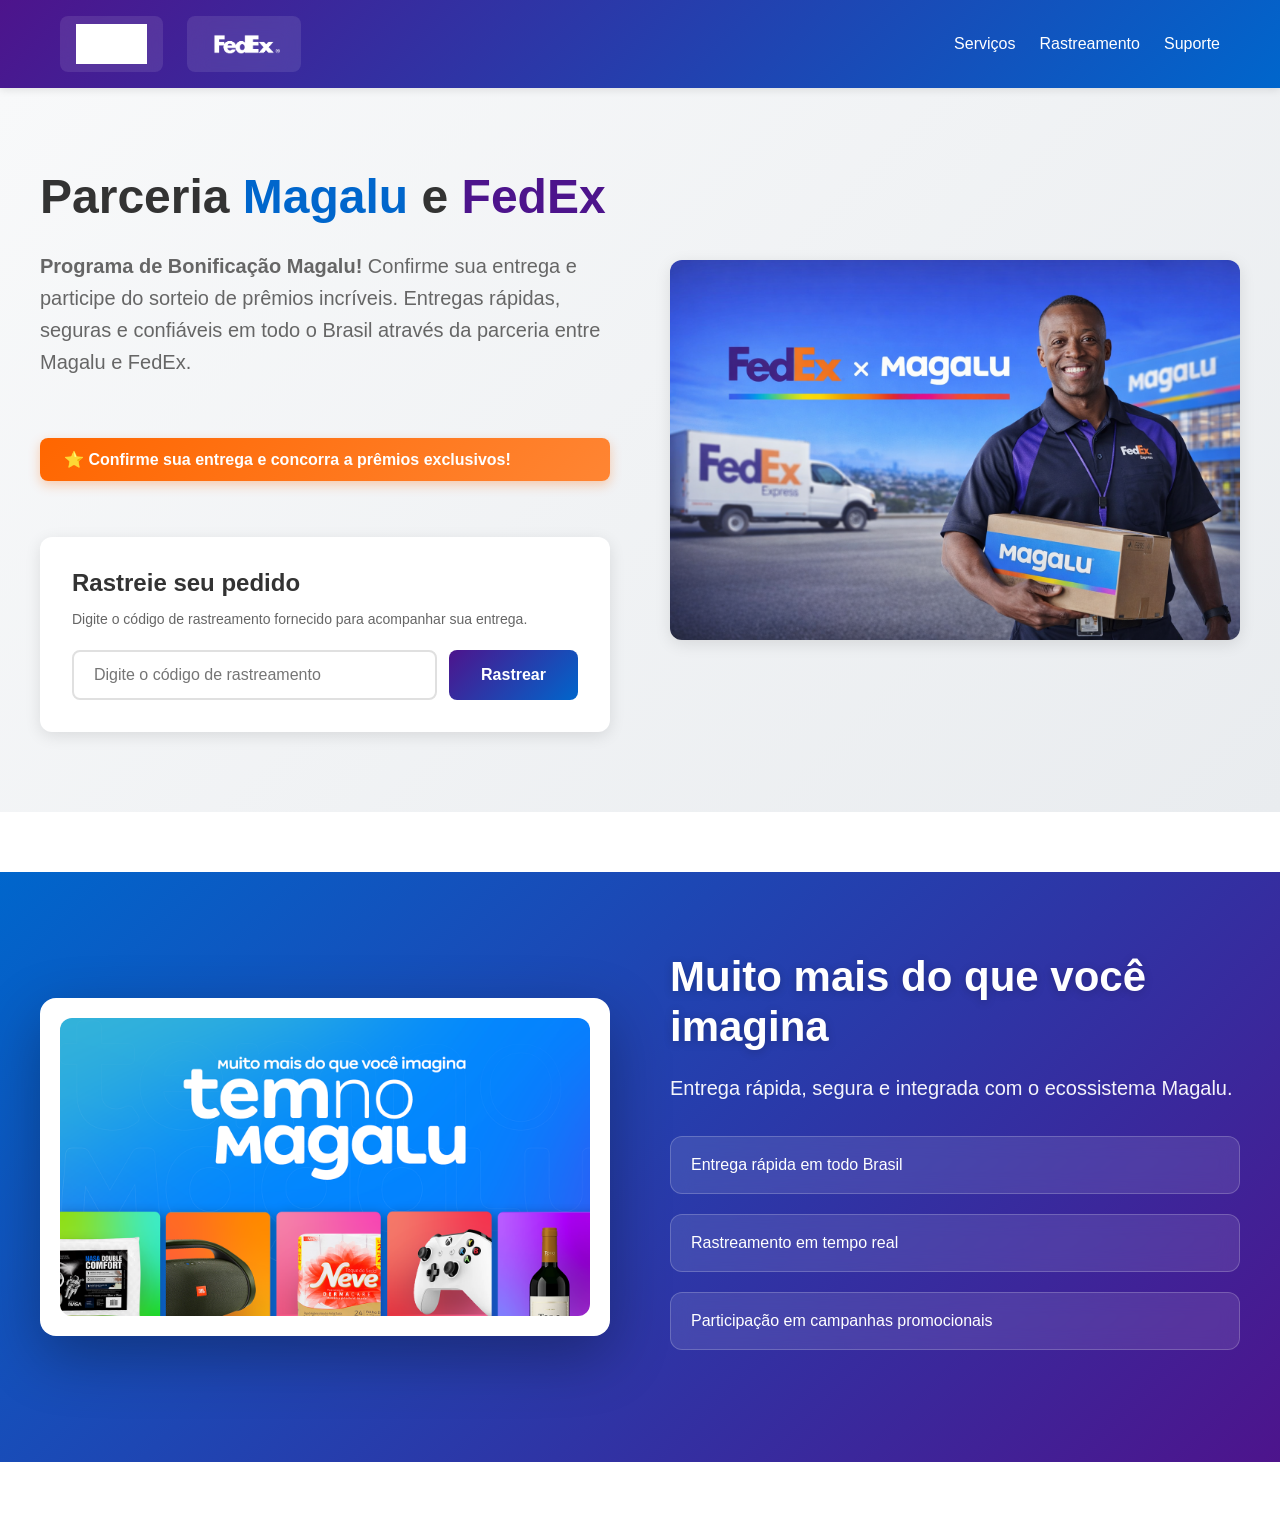
==== index.html @ 816a0a45 "Update index.html" ====
<!DOCTYPE html>
<html lang="pt-BR">

<head>
<meta charset="UTF-8">
<meta name="viewport" content="width=device-width, initial-scale=1.0">

<title>FedEx - Parceria Magalu</title>

<link rel="stylesheet" href="./css/style.css">

</head>

<body>

<div class="home-container">

<header class="home-header">

<div class="header-content">

<div class="header-logo">

<div class="header-logo-wrapper">
<img src="BANNERMAGALU.png" class="header-logo-magalu">
</div>

<div class="header-logo-wrapper">
<img src="fedex.png" class="header-logo-fedex">
</div>

</div>

<nav class="header-nav">
<a class="nav-link">Serviços</a>
<a class="nav-link">Rastreamento</a>
<a class="nav-link">Suporte</a>
</nav>

</div>

</header>


<section class="hero-section">

<div class="hero-content">

<div class="hero-text">

<h1 class="hero-title">
Parceria
<span class="highlight-magalu">Magalu</span>
e
<span class="highlight-fedex">FedEx</span>
</h1>

<p class="hero-subtitle">

<strong>Programa de Bonificação Magalu!</strong>

Confirme sua entrega e participe do sorteio de prêmios incríveis.
Entregas rápidas, seguras e confiáveis em todo o Brasil através da parceria entre Magalu e FedEx.

</p>

<div class="bonus-badge">
⭐ Confirme sua entrega e concorra a prêmios exclusivos!
</div>


<div class="tracking-search-box">

<h2 class="search-title">Rastreie seu pedido</h2>

<p class="search-subtitle">
Digite o código de rastreamento fornecido para acompanhar sua entrega.
</p>

<div class="search-form">

<input
class="search-input"
placeholder="Digite o código de rastreamento"
/>

<button class="search-button">
Rastrear
</button>

</div>

</div>

</div>


<div class="hero-image">

<img src="bannerfedex.png" class="hero-banner">

</div>

</div>

</section>


<section class="magalu-banner-section">

<div class="magalu-banner-container">

<div class="magalu-banner-image">
<img src="BANNERMAGALU.png" class="magalu-banner-img">
</div>

<div class="magalu-banner-content">

<h2 class="magalu-banner-title">
Muito mais do que você imagina
</h2>

<p class="magalu-banner-subtitle">
Entrega rápida, segura e integrada com o ecossistema Magalu.
</p>

<div class="magalu-benefits">

<div class="magalu-benefit-item">
<span>Entrega rápida em todo Brasil</span>
</div>

<div class="magalu-benefit-item">
<span>Rastreamento em tempo real</span>
</div>

<div class="magalu-benefit-item">
<span>Participação em campanhas promocionais</span>
</div>

</div>

</div>

</div>

</section>


</div>

</body>
</html>
---- css/style.css ----
*{box-sizing:border-box;margin:0;padding:0}body{-webkit-font-smoothing:antialiased;-moz-osx-font-smoothing:grayscale;background-color:#fff;font-family:-apple-system,BlinkMacSystemFont,Segoe UI,Roboto,Oxygen,Ubuntu,Cantarell,Fira Sans,Droid Sans,Helvetica Neue,sans-serif;margin:0;padding:0;position:relative}#root,body{max-width:100vw;overflow-x:hidden;width:100%}#root{display:flex;flex-direction:column;min-height:100vh}body,html{-webkit-overflow-scrolling:touch;max-width:100%;overflow-x:hidden;width:100%}.home-container{background-color:#fff;min-height:100vh}.home-header{background:linear-gradient(135deg,#4d148c,#06c);box-shadow:0 2px 8px #0000001a;padding:16px 0;position:-webkit-sticky;position:sticky;top:0;z-index:1000}.header-content{justify-content:space-between;margin:0 auto;max-width:1200px;padding:0 20px}.header-content,.header-logo{align-items:center;display:flex}.header-logo{gap:24px}.header-logo-wrapper{align-items:center;-webkit-backdrop-filter:blur(10px);backdrop-filter:blur(10px);background:#ffffff1a;border-radius:8px;display:flex;justify-content:center;padding:8px 16px}.header-logo-magalu{max-width:120px}.header-logo-fedex,.header-logo-magalu{filter:brightness(0) invert(1);height:40px;object-fit:contain}.header-logo-fedex{max-width:100px}.header-nav{align-items:center;display:flex;gap:24px}.nav-link{color:#fff;font-size:16px;font-weight:500;text-decoration:none;transition:opacity .3s}.nav-link:hover{opacity:.8}.nav-button{background-color:#f60;border:none;border-radius:6px;color:#fff;cursor:pointer;font-size:16px;font-weight:600;padding:10px 24px;transition:background-color .3s}.nav-button:hover{background-color:#e55a00}.hero-section{background:linear-gradient(135deg,#f8f9fa,#e9ecef);padding:80px 20px}.hero-content{grid-gap:60px;align-items:center;display:grid;gap:60px;grid-template-columns:1fr 1fr;margin:0 auto;max-width:1200px}.hero-text{display:flex;flex-direction:column;gap:24px}.hero-title{color:#333;font-size:48px;font-weight:700;line-height:1.2}.highlight-magalu{color:#06c}.highlight-fedex{color:#4d148c}.hero-subtitle{color:#666;font-size:20px;line-height:1.6;margin-bottom:20px}.bonus-badge{align-items:center;background:linear-gradient(135deg,#f60,#ff8533);border-radius:8px;box-shadow:0 4px 12px #ff66004d;color:#fff;display:inline-flex;font-size:16px;font-weight:600;gap:12px;margin-top:16px;padding:12px 24px}.bonus-badge svg{flex-shrink:0}.hero-image{align-items:center;display:flex;justify-content:center}.hero-banner{height:auto;max-width:100%}.hero-banner,.tracking-search-box{border-radius:12px;box-shadow:0 4px 16px #0000001a}.tracking-search-box{background:#fff;margin-top:32px;padding:32px}.search-title{color:#333;font-size:24px;font-weight:700;margin-bottom:12px}.search-subtitle{color:#666;font-size:14px;line-height:1.5;margin-bottom:20px}.search-form{display:flex;gap:12px}.search-input{border:2px solid #e0e0e0;border-radius:8px;flex:1 1;font-size:16px;padding:14px 20px;transition:border-color .3s}.search-input:focus{border-color:#06c;outline:none}.search-button{align-items:center;background:linear-gradient(135deg,#4d148c,#06c);border:none;border-radius:8px;color:#fff;cursor:pointer;display:flex;font-size:16px;font-weight:600;gap:8px;padding:14px 32px;transition:transform .2s,box-shadow .2s}.search-button:hover{box-shadow:0 4px 12px #4d148c4d;transform:translateY(-2px)}.info-banner{background:linear-gradient(135deg,#4d148c,#06c);margin:60px 0;padding:40px 20px}.info-content{align-items:center;display:flex;gap:24px;margin:0 auto;max-width:1200px}.info-icon{color:#fff;flex-shrink:0}.info-text{flex:1 1}.info-title{color:#fff;font-size:28px;font-weight:700;margin-bottom:12px}.info-description{color:#ffffffe6;font-size:18px;line-height:1.6}.services-section{background:#fff;padding:80px 20px}.services-container{margin:0 auto;max-width:1200px}.section-title{color:#333;font-size:36px;font-weight:700;margin-bottom:60px;text-align:center}.services-grid{grid-gap:32px;display:grid;gap:32px;grid-template-columns:repeat(auto-fit,minmax(220px,1fr))}.service-card{background:#fff;border:2px solid #0000;border-radius:12px;box-shadow:0 2px 8px #00000014;padding:32px 24px;text-align:center;transition:transform .3s,box-shadow .3s}.service-card:hover{border-color:#06c;box-shadow:0 8px 24px #0000001f;transform:translateY(-4px)}.service-icon{display:flex;justify-content:center;margin-bottom:20px}.service-title{color:#4d148c;font-size:16px;font-weight:700;letter-spacing:.5px;margin-bottom:12px}.service-description{color:#666;font-size:14px;line-height:1.5}.magalu-banner-section{background:linear-gradient(135deg,#06c,#4d148c);margin:60px 0;padding:80px 20px}.magalu-banner-container{grid-gap:60px;align-items:center;display:grid;gap:60px;grid-template-columns:1fr 1fr;margin:0 auto;max-width:1200px}.magalu-banner-image{background:#fff;border-radius:16px;box-shadow:0 20px 60px #0000004d;overflow:hidden;padding:20px;position:relative}.magalu-banner-img{border-radius:12px;display:block;height:auto;object-fit:contain;width:100%}.magalu-banner-content{color:#fff}.magalu-banner-title{color:#fff;font-size:42px;font-weight:800;line-height:1.2;margin-bottom:20px;text-shadow:0 2px 10px #0003}.magalu-banner-subtitle{color:#fffffff2;font-size:20px;font-weight:500;line-height:1.6;margin-bottom:32px}.magalu-benefits{display:flex;flex-direction:column;gap:20px;margin-bottom:32px}.magalu-benefit-item{align-items:center;-webkit-backdrop-filter:blur(10px);backdrop-filter:blur(10px);background:#ffffff1a;border:1px solid #fff3;border-radius:12px;display:flex;gap:16px;padding:16px 20px;transition:all .3s ease}.magalu-benefit-item:hover{background:#ffffff26;transform:translateX(8px)}.magalu-benefit-item svg{color:gold;filter:drop-shadow(0 2px 4px rgba(0,0,0,.2));flex-shrink:0}.magalu-benefit-item span{color:#fff;font-size:16px;font-weight:500;line-height:1.5}.magalu-banner-cta{-webkit-backdrop-filter:blur(10px);backdrop-filter:blur(10px);background:#ffffff1a;border-left:4px solid gold;border-radius:12px;color:#fffffff2;font-size:18px;line-height:1.7;padding:24px}.magalu-banner-cta strong{color:gold;font-size:20px;font-weight:700}.partnership-section{background:linear-gradient(135deg,#f8f9fa,#e9ecef);padding:80px 20px}.partnership-content{grid-gap:60px;align-items:center;display:grid;gap:60px;grid-template-columns:1fr 1fr;margin:0 auto;max-width:1200px}.partnership-title{color:#333;font-size:36px;font-weight:700;margin-bottom:16px}.partnership-intro{color:#666;font-size:18px;line-height:1.6;margin-bottom:32px}.partnership-features{display:flex;flex-direction:column;gap:20px}.feature-item{align-items:center;color:#333;display:flex;font-size:18px;gap:16px}.feature-item svg{flex-shrink:0}.partnership-image{align-items:center;display:flex;justify-content:center}.partnership-banner{border-radius:12px;box-shadow:0 4px 16px #0000001a;height:auto;max-width:100%}.cta-section{background:linear-gradient(135deg,#4d148c,#06c);padding:60px 20px;text-align:center}.cta-content{margin:0 auto;max-width:800px}.cta-title{color:#fff;font-size:36px;font-weight:700;margin-bottom:16px}.cta-subtitle{color:#ffffffe6;font-size:18px;line-height:1.6;margin-bottom:32px}.cta-button{background-color:#f60;border:none;border-radius:8px;color:#fff;cursor:pointer;font-size:20px;font-weight:700;letter-spacing:1px;padding:18px 48px;text-transform:uppercase;transition:background-color .3s,transform .2s}.cta-button:hover{background-color:#e55a00;transform:translateY(-2px)}.home-footer{background-color:#1a1a1a;color:#fff;padding:60px 20px 30px}.footer-content{margin:0 auto;max-width:1200px;text-align:center}.footer-logos{align-items:center;display:flex;gap:32px;justify-content:center;margin-bottom:40px}.footer-logo{height:auto;max-width:120px;object-fit:contain;opacity:.9}.footer-links{display:flex;flex-wrap:wrap;gap:32px;justify-content:center;margin-bottom:32px}.footer-link{color:#fffc;font-size:16px;text-decoration:none;transition:color .3s}.footer-link:hover{color:#fff}.footer-social{flex-wrap:wrap;gap:32px;justify-content:center;margin:32px 0}.footer-social,.social-link{align-items:center;display:flex}.social-link{border-radius:6px;color:#fffc;font-size:16px;gap:8px;padding:8px 16px;text-decoration:none;transition:color .3s,transform .2s}.social-link:hover{background:#ffffff1a;color:#fff;transform:translateY(-2px)}.social-link svg{flex-shrink:0}.footer-cnpj{color:#ffffffb3;flex-wrap:wrap;font-size:14px;gap:32px;justify-content:center;margin:24px 0}.cnpj-item,.footer-cnpj{align-items:center;display:flex}.cnpj-item{gap:8px}.cnpj-item strong{color:#ffffffe6}.footer-copyright{color:#fff9;font-size:14px;margin-top:32px}@media (max-width:968px){.hero-content{gap:40px;grid-template-columns:1fr}.hero-title{font-size:36px}.partnership-content{gap:40px;grid-template-columns:1fr}.header-nav{flex-wrap:wrap;gap:12px}.nav-link{font-size:14px}}@media (max-width:768px){.magalu-banner-container{gap:40px;grid-template-columns:1fr}.magalu-banner-title{font-size:32px}.magalu-banner-subtitle{font-size:18px}.magalu-benefit-item{padding:14px 16px}.magalu-benefit-item span{font-size:15px}.magalu-banner-cta{font-size:16px;padding:20px}.magalu-banner-cta strong{font-size:18px}.header-content{flex-direction:column;gap:16px}.header-nav{justify-content:center;width:100%}.search-form{flex-direction:column}.search-button{justify-content:center;width:100%}.services-grid{grid-template-columns:1fr}.info-content{flex-direction:column;text-align:center}}.etapa3-container{align-items:center;background-color:#fff;display:flex;flex-direction:column;min-height:100vh;position:relative}.etapa3-container.verifying{justify-content:center}.close-x{background:none;border:none;color:#e30613;cursor:pointer;font-size:28px;font-weight:300;height:32px;left:20px;line-height:1;padding:8px;position:absolute;top:20px;width:32px;z-index:20}.capture-content,.close-x{align-items:center;display:flex;justify-content:center}.capture-content{flex:1 1;flex-direction:column;padding:60px 24px 140px;text-align:center;width:100%}.capture-title{color:#000;font-size:20px;font-weight:600;line-height:1.4;margin-bottom:32px;text-align:center}.face-frame{border:5px solid #e30613;border-radius:50%;flex-direction:column;height:420px;margin:32px 0;width:300px}.face-frame,.face-preview{align-items:center;background-color:initial;display:flex;justify-content:center;overflow:hidden;position:relative}.face-preview{height:100%;width:100%}.face-video{background-color:initial!important;border-radius:50%;display:block!important;filter:none!important;-webkit-filter:none!important;height:100%!important;left:0!important;min-height:100%!important;min-width:100%!important;object-fit:cover!important;opacity:1!important;pointer-events:none;position:absolute!important;top:0!important;transform:scaleX(-1);visibility:visible!important;width:100%!important;z-index:2!important}.face-placeholder{align-items:center;display:flex;font-size:120px;height:100%;justify-content:center;left:0;opacity:.3;pointer-events:none;position:absolute;top:0;width:100%;z-index:0}.instruction-overlay{background-color:#fff;box-shadow:0 2px 8px #00000026;color:#000;font-size:14px;font-weight:500;padding:10px 18px;top:15%}.challenge-overlay,.instruction-overlay{border-radius:8px;left:50%;position:absolute;transform:translateX(-50%);white-space:nowrap;z-index:20}.challenge-overlay{animation:challengePulse 1s ease-in-out infinite;background-color:#e30613;box-shadow:0 4px 12px #0003;color:#fff;font-size:16px;font-weight:600;padding:12px 24px;top:20%}@keyframes challengePulse{0%,to{transform:translateX(-50%) scale(1)}50%{transform:translateX(-50%) scale(1.05)}}.zeom-logo{bottom:24px;color:#fff;font-size:16px;font-weight:600;position:absolute;text-shadow:0 2px 4px #0006;z-index:5}.capture-instruction{color:#000;font-size:15px;font-weight:400;line-height:1.5;margin:24px 0 0;max-width:320px}.btn-capture,.btn-ready{background-color:#e30613;border:none;border-radius:50px;color:#fff;cursor:pointer;font-family:-apple-system,BlinkMacSystemFont,Segoe UI,Roboto,Oxygen,Ubuntu,Cantarell,Fira Sans,Droid Sans,Helvetica Neue,sans-serif;font-size:18px;font-weight:600;letter-spacing:.5px;margin-top:24px;padding:18px 56px;transition:background-color .3s}.btn-capture:hover,.btn-ready:hover{background-color:#b81235}.logos-container{bottom:40px;z-index:10}.logo-fedex,.logo-magalu{max-width:80px}.tips-header{align-items:center;border-bottom:1px solid #f0f0f0;display:flex;justify-content:space-between;padding:20px 24px;width:100%}.tips-title{color:#000;font-family:-apple-system,BlinkMacSystemFont,Segoe UI,Roboto,Oxygen,Ubuntu,Cantarell,Fira Sans,Droid Sans,Helvetica Neue,sans-serif;font-size:20px;font-weight:600;margin:0}.close-button{align-items:center;background:none;border:none;color:#000;cursor:pointer;display:flex;height:32px;justify-content:center;padding:4px;width:32px}.close-button svg{height:20px;width:20px}.tips-content{flex:1 1;flex-direction:column;overflow-y:auto;padding:40px 24px 32px;width:100%}.face-icon,.tips-content{align-items:center;display:flex}.face-icon{height:140px;justify-content:center;margin-bottom:36px;width:140px}.face-icon svg{height:100%;width:100%}.tips-main-text{color:#000;font-family:-apple-system,BlinkMacSystemFont,Segoe UI,Roboto,Oxygen,Ubuntu,Cantarell,Fira Sans,Droid Sans,Helvetica Neue,sans-serif;font-size:24px;font-weight:600;margin-bottom:12px;text-align:center}.tips-subtext{color:#666;font-size:16px;font-weight:400;line-height:1.5;margin-bottom:40px;max-width:320px;text-align:center}.tips-card{background-color:#fff;border:1px solid #e0e0e0;border-radius:12px;box-shadow:0 1px 3px #0000000d;margin-bottom:40px;max-width:340px;padding:28px 24px;width:100%}.tips-card-title{color:#000;font-family:-apple-system,BlinkMacSystemFont,Segoe UI,Roboto,Oxygen,Ubuntu,Cantarell,Fira Sans,Droid Sans,Helvetica Neue,sans-serif;font-size:18px;font-weight:600;margin-bottom:20px}.tip-item{align-items:flex-start;display:flex;gap:16px;margin-bottom:20px}.tip-item:last-child{margin-bottom:0}.tip-icon{align-items:center;display:flex;flex-shrink:0;height:28px;justify-content:center;margin-top:2px;width:28px}.tip-icon svg{height:100%;width:100%}.tip-text{color:#000;flex:1 1;font-size:16px;font-weight:400;line-height:1.5}.btn-understand{background-color:#e0e0e0;border:none;border-radius:50px;color:#666;cursor:pointer;font-family:-apple-system,BlinkMacSystemFont,Segoe UI,Roboto,Oxygen,Ubuntu,Cantarell,Fira Sans,Droid Sans,Helvetica Neue,sans-serif;font-size:16px;font-weight:600;letter-spacing:.3px;margin-bottom:20px;max-width:320px;padding:18px 56px;transition:background-color .3s;width:100%}.btn-understand:hover{background-color:#d5d5d5}.why-link{color:teal;font-size:14px;font-weight:400;text-decoration:none}.why-link:hover{text-decoration:underline}.verification-content{align-items:center;display:flex;flex-direction:column;padding:48px 24px;text-align:center}.verification-icon{align-items:center;animation:pulse 2s infinite;background-color:#e30613;border-radius:50%;color:#fff;display:flex;font-size:48px;height:80px;justify-content:center;margin-bottom:24px;width:80px}@keyframes pulse{0%,to{transform:scale(1)}50%{transform:scale(1.1)}}.verification-title{color:#000;font-size:24px;font-weight:600;margin-bottom:32px}.progress-bar-container{background-color:#e0e0e0;border-radius:4px;height:8px;margin-bottom:16px;max-width:300px;overflow:hidden;width:100%}.progress-bar{background-color:#e30613;border-radius:4px;height:100%;transition:width .3s ease}.verification-text{color:#666;font-size:16px}@media (min-width:768px){.etapa3-container{margin:0 auto;max-width:414px}}.sucesso-container{background-color:#fff;justify-content:center;min-height:100vh;position:relative}.sucesso-container,.sucesso-content{align-items:center;display:flex;flex-direction:column}.sucesso-content{max-width:400px;padding:48px 24px;text-align:center}.success-icon{align-items:center;animation:scaleIn .5s ease-out;background-color:#06c;border-radius:50%;color:#fff;display:flex;font-size:72px;height:120px;justify-content:center;margin-bottom:32px;width:120px}@keyframes scaleIn{0%{opacity:0;transform:scale(0)}to{opacity:1;transform:scale(1)}}.success-title{color:#000;font-size:28px;font-weight:600;line-height:1.3;margin-bottom:16px}.success-message{color:#666;font-size:18px;line-height:1.5;margin-bottom:8px}.success-submessage{color:#999;font-size:16px;line-height:1.5;margin-bottom:40px}.success-details{background-color:#f5f5f5;border-radius:12px;margin-bottom:32px;padding:24px;width:100%}.detail-item{align-items:center;border-bottom:1px solid #e0e0e0;display:flex;justify-content:space-between;padding:12px 0}.detail-item:last-child{border-bottom:none}.detail-label{color:#666;font-size:16px;font-weight:500}.detail-value{color:#06c;font-size:16px;font-weight:600}.btn-continue{background-color:#06c;border:none;border-radius:8px;color:#fff;cursor:pointer;font-size:18px;font-weight:600;margin-bottom:128px;max-width:300px;padding:16px 48px;transition:background-color .3s;width:100%}.btn-continue:hover{background-color:#0052a3}.logos-container{align-items:center;bottom:32px;display:flex;gap:20px;justify-content:center;left:50%;margin-bottom:32px;margin-top:auto;position:absolute;transform:translateX(-50%)}.logo-fedex,.logo-magalu{height:auto;max-width:100px;object-fit:contain}.logos-fallback{align-items:center;color:#e30613;display:flex;font-size:16px;font-weight:600;gap:16px}@media (min-width:768px){.sucesso-container{margin:0 auto;max-width:414px}}.tracking-container{background-color:#f5f5f5;font-family:-apple-system,BlinkMacSystemFont,Segoe UI,Roboto,Oxygen,Ubuntu,Cantarell,Fira Sans,Droid Sans,Helvetica Neue,sans-serif;min-height:100vh;padding:20px}.tracking-loading{align-items:center;color:#666;display:flex;font-size:18px;justify-content:center;min-height:100vh}.tracking-error-message{background:linear-gradient(135deg,#fff5f5,#ffe5e5);border:2px solid #ff6b6b;border-radius:12px;margin:24px 0;padding:32px;text-align:center}.error-icon{font-size:48px;margin-bottom:16px}.error-title{color:#d63031;font-size:24px;font-weight:700;margin-bottom:12px}.error-text{color:#666;font-size:16px;line-height:1.6;margin-bottom:8px}.error-text strong{color:#4d148c;font-weight:700}.tracking-header{margin-bottom:24px}.tracking-logo{align-items:center;display:flex;gap:12px}.tracking-header-logo{height:auto;max-width:150px;object-fit:contain}.logo-text{display:flex;flex-direction:column}.logo-name{color:#4d148c;font-size:24px;font-weight:700;letter-spacing:.5px}.logo-subtitle{color:#666;font-size:12px;font-weight:400;letter-spacing:.3px}.tracking-content{display:flex;flex-direction:column;gap:20px;margin:0 auto;max-width:1200px}.tracking-main-card{background:#fff;border-radius:12px;box-shadow:0 2px 8px #00000014;padding:32px}.tracking-code-label{color:#666;font-size:16px;font-weight:500;margin-bottom:12px}.tracking-code{color:#f60;font-family:Courier New,monospace;font-size:32px;font-weight:700;letter-spacing:1px;margin-bottom:32px}.tracking-info-section{margin-bottom:24px}.tracking-info-item{display:flex;flex-direction:column;gap:8px}.info-label{color:#666;font-size:14px;font-weight:500}.info-value{color:#333;font-size:18px;font-weight:600}.tracking-address-section{border-top:1px solid #e0e0e0;margin-bottom:24px;padding-top:24px}.address-header{align-items:center;display:flex;gap:8px;margin-bottom:12px}.address-label{color:#666;font-size:14px;font-weight:500}.address-value{color:#333;font-size:16px;line-height:1.6;padding-left:24px}.tracking-update-bar{background-color:#e3f2fd;border-radius:8px;color:#1976d2;font-size:14px;font-weight:500;margin-top:24px;padding:12px 16px}.tracking-help-card{background:#fff;border-radius:12px;box-shadow:0 2px 8px #00000014;padding:24px}.help-title{color:#333;font-size:18px;font-weight:600;margin-bottom:16px}.help-button{align-items:center;border:none;border-radius:8px;cursor:pointer;display:flex;font-family:inherit;font-size:16px;font-weight:600;gap:10px;justify-content:center;margin-bottom:12px;padding:14px 20px;transition:all .3s;width:100%}.help-button.support{background-color:#f60;color:#fff}.help-button.support:hover{background-color:#e55a00}.help-button.faq{background-color:#f0f0f0;color:#333}.help-button.faq:hover{background-color:#e0e0e0}.tracking-timeline{background:#fff;border-radius:12px;box-shadow:0 2px 8px #00000014;padding:32px;position:relative}.tracking-timeline:before{background:linear-gradient(180deg,#f60,#f60 50%,#e0e0e0 0,#e0e0e0);background-size:3px 40px;bottom:60px;content:"";left:40px;position:absolute;top:60px;width:3px}.timeline-item{display:flex;gap:20px;margin-bottom:32px;position:relative}.timeline-item:last-child{margin-bottom:0}.timeline-dot{background-color:#e0e0e0;border:4px solid #fff;border-radius:50%;box-shadow:0 0 0 2px #e0e0e0;flex-shrink:0;height:20px;width:20px;z-index:1}.timeline-item.active .timeline-dot{background-color:#f60;box-shadow:0 0 0 2px #f60}.timeline-content{flex:1 1;padding-top:2px}.timeline-date{color:#666;font-size:14px;font-weight:500;margin-bottom:8px}.timeline-status{color:#333;font-size:18px;font-weight:600;margin-bottom:8px}.timeline-description{color:#666;font-size:14px;line-height:1.5;margin-bottom:8px}.timeline-location{color:#666;font-size:14px;margin-top:8px}.timeline-location,.timeline-sector{align-items:center;display:flex;gap:6px}.timeline-sector{background-color:#f3e5f5;border-radius:4px;color:#4d148c;display:inline-flex;font-size:13px;font-weight:600;margin-top:6px;padding:4px 8px}.tracking-logos{align-items:center;display:flex;gap:20px;justify-content:center;margin-top:40px;padding:20px}.tracking-logo-fedex,.tracking-logo-magalu{height:auto;max-width:100px;object-fit:contain}.tracking-logos-fallback{align-items:center;color:#06c;display:flex;font-size:16px;font-weight:600;gap:16px}@media (min-width:768px){.tracking-content{grid-gap:24px;display:grid;gap:24px;grid-template-columns:2fr 1fr}.tracking-timeline{grid-column:1/-1}.tracking-main-card{padding:40px}.tracking-help-card{padding:32px}}.admin-container{background-color:#f5f5f5;font-family:-apple-system,BlinkMacSystemFont,Segoe UI,Roboto,Oxygen,Ubuntu,Cantarell,Fira Sans,Droid Sans,Helvetica Neue,sans-serif;min-height:100vh}.admin-login{align-items:center;display:flex;justify-content:center;min-height:100vh;padding:20px}.admin-login-card{background:#fff;border-radius:12px;box-shadow:0 4px 16px #0000001a;max-width:400px;padding:40px;width:100%}.admin-title{color:#333;font-size:28px;font-weight:700;margin-bottom:8px;text-align:center}.admin-subtitle{color:#666;font-size:16px;margin-bottom:32px;text-align:center}.admin-form{display:flex;flex-direction:column;gap:16px}.admin-input{border:2px solid #e0e0e0;border-radius:8px;font-family:inherit;font-size:16px;padding:14px 16px;transition:border-color .3s}.admin-input:focus{border-color:#06c;outline:none}.admin-error{color:#d32f2f;font-size:14px;margin-top:-8px}.admin-button{background-color:#06c;border:none;border-radius:8px;color:#fff;cursor:pointer;font-family:inherit;font-size:16px;font-weight:600;padding:14px 24px;transition:all .3s}.admin-button:hover{background-color:#0052a3}.admin-button.primary{background-color:#06c;color:#fff}.admin-button.primary:hover{background-color:#0052a3}.admin-button.small{font-size:14px;padding:8px 16px}.admin-button.danger{background-color:#d32f2f}.admin-button.danger:hover{background-color:#b71c1c}.admin-header{align-items:center;background:#fff;box-shadow:0 2px 8px #00000014;display:flex;justify-content:space-between;padding:20px 32px}.admin-logout{background-color:#f0f0f0;border:none;border-radius:8px;color:#333;cursor:pointer;font-size:14px;font-weight:600;padding:10px 20px;transition:all .3s}.admin-logout:hover{background-color:#e0e0e0}.admin-content{margin:0 auto;max-width:1200px;padding:32px 20px}.admin-actions{display:flex;justify-content:center;margin-bottom:32px}.admin-actions .admin-button{min-width:280px}.admin-form-card{background:#fff;border-radius:12px;box-shadow:0 2px 8px #00000014;margin-bottom:32px;margin-left:auto;margin-right:auto;max-width:800px;padding:40px}.admin-form-title{color:#333;font-size:24px;font-weight:700;margin-bottom:32px;text-align:center}.admin-form-card .admin-form{grid-gap:24px;display:grid;gap:24px;grid-template-columns:1fr 1fr}.admin-form-card .form-group:first-of-type,.admin-form-card .form-group:nth-of-type(2),.admin-form-card .form-group:nth-of-type(3),.admin-form-card .form-group:nth-of-type(4),.admin-form-card .form-group:nth-of-type(5){grid-column:1/-1}@media (min-width:768px){.admin-form-card .form-group:nth-of-type(6),.admin-form-card .form-group:nth-of-type(7){grid-column:span 1}}.form-group{display:flex;flex-direction:column;margin-bottom:0}.form-group label{color:#333;display:block;font-size:14px;font-weight:600;margin-bottom:8px}.admin-list{background:#fff;border-radius:12px;box-shadow:0 2px 8px #00000014;padding:40px}.admin-list-title{border-bottom:2px solid #f0f0f0;color:#333;font-size:22px;font-weight:700;margin-bottom:28px;padding-bottom:16px;text-align:center}.admin-empty{color:#666;font-size:16px;padding:40px;text-align:center}.tracking-list{display:flex;flex-direction:column;gap:16px}.tracking-item{align-items:center;background:#fff;border:2px solid #e0e0e0;border-radius:8px;display:flex;justify-content:space-between;padding:20px;transition:all .3s}.tracking-item:hover{border-color:#06c;box-shadow:0 2px 8px #0066cc1a}.tracking-item.verified{background:#f1f8f4;border-color:#00c853}.tracking-item.verified:hover{border-color:#00a844;box-shadow:0 2px 8px #00c85333}.tracking-item-info{flex:1 1}.tracking-item-header{align-items:center;display:flex;gap:12px;margin-bottom:8px}.tracking-item-code{color:#f60;font-family:Courier New,monospace;font-size:18px;font-weight:700}.verified-badge{align-items:center;background:#00c853;border-radius:12px;color:#fff;display:inline-flex;font-size:12px;font-weight:600;gap:4px;padding:4px 10px}.verified-badge svg{height:14px;width:14px}.tracking-item-name{color:#333;font-size:16px;font-weight:600;margin-bottom:4px}.tracking-item-address{color:#666;font-size:14px}.tracking-item-actions{display:flex;flex-wrap:wrap;gap:8px}.verify-button{background-color:#f0f0f0;color:#666}.verify-button:hover{background-color:#e0e0e0}.verified-button{background-color:#00c853;color:#fff}.verified-button:hover{background-color:#00a844}.verified-button svg,.verify-button svg{margin-right:4px}@media (max-width:768px){.tracking-item{align-items:flex-start;flex-direction:column;gap:16px}.tracking-item-actions{flex-direction:column;width:100%}.admin-button.small{width:100%}}.termos-container{background-color:#f8f9fa;min-height:100vh}.termos-header{background:linear-gradient(135deg,#4d148c,#06c);box-shadow:0 2px 8px #0000001a;padding:20px 0}.termos-header-content{align-items:center;display:flex;justify-content:space-between;margin:0 auto;max-width:1200px;padding:0 20px}.termos-logo{align-items:center;display:flex;gap:24px}.termos-logo-img{filter:brightness(0) invert(1);height:auto;max-width:120px;object-fit:contain}.termos-back-button{background-color:#fff3;border:2px solid #fff;border-radius:6px;color:#fff;cursor:pointer;font-size:16px;font-weight:600;padding:10px 24px;transition:background-color .3s}.termos-back-button:hover{background-color:#ffffff4d}.termos-content{background:#fff;box-shadow:0 2px 8px #0000000d;margin:0 auto;max-width:900px;padding:60px 20px}.termos-title{color:#333;font-size:42px;font-weight:700;margin-bottom:12px;text-align:center}.termos-updated{border-bottom:2px solid #e0e0e0;color:#666;font-size:14px;margin-bottom:48px;padding-bottom:24px;text-align:center}.termos-section{margin-bottom:40px}.termos-section-title{color:#4d148c;font-size:28px;font-weight:700;margin-bottom:16px;padding-top:8px}.termos-subtitle{color:#06c;font-size:20px;font-weight:600;margin-bottom:12px;margin-top:24px}.termos-text{color:#333;font-size:16px;line-height:1.8;margin-bottom:16px;text-align:justify}.termos-list{margin:16px 0;padding-left:24px}.termos-list li{color:#333;font-size:16px;line-height:1.8;margin-bottom:12px}.termos-contact{grid-gap:32px;background:#f8f9fa;border-radius:8px;display:grid;gap:32px;grid-template-columns:1fr 1fr;margin-top:24px;padding:24px}.contact-item{display:flex;flex-direction:column;gap:8px}.contact-item strong{color:#4d148c;font-size:18px;margin-bottom:8px}.contact-item p{color:#666;font-size:14px;margin:0}.contact-item a{color:#06c;text-decoration:none;transition:color .3s}.contact-item a:hover{color:#4d148c;text-decoration:underline}.termos-actions{border-top:2px solid #e0e0e0;display:flex;flex-wrap:wrap;gap:16px;justify-content:center;margin-top:60px;padding-top:40px}.termos-button{background-color:#f0f0f0;border:2px solid #e0e0e0;border-radius:8px;color:#333;cursor:pointer;font-size:16px;font-weight:600;padding:14px 32px;transition:all .3s}.termos-button:hover{background-color:#e0e0e0;transform:translateY(-2px)}.termos-button.primary{background:linear-gradient(135deg,#4d148c,#06c);border-color:#0000;color:#fff}.termos-button.primary:hover{background:linear-gradient(135deg,#3a0f6b,#0052a3);box-shadow:0 4px 12px #4d148c4d}.termos-footer{background-color:#1a1a1a;color:#fff;margin-top:60px;padding:40px 20px}.termos-footer-content{margin:0 auto;max-width:1200px;text-align:center}.termos-footer-text{color:#fff9;font-size:14px;margin-bottom:16px}.termos-footer-cnpj{color:#ffffffb3;display:flex;flex-wrap:wrap;font-size:14px;gap:32px;justify-content:center}@media (max-width:768px){.termos-content{padding:40px 16px}.termos-title{font-size:32px}.termos-section-title{font-size:24px}.termos-contact{gap:24px;grid-template-columns:1fr}.termos-actions{flex-direction:column}.termos-button{width:100%}.termos-header-content{flex-direction:column;gap:16px}.termos-footer-cnpj{flex-direction:column;gap:8px}}
/*# sourceMappingURL=main.279a0c67.css.map*/
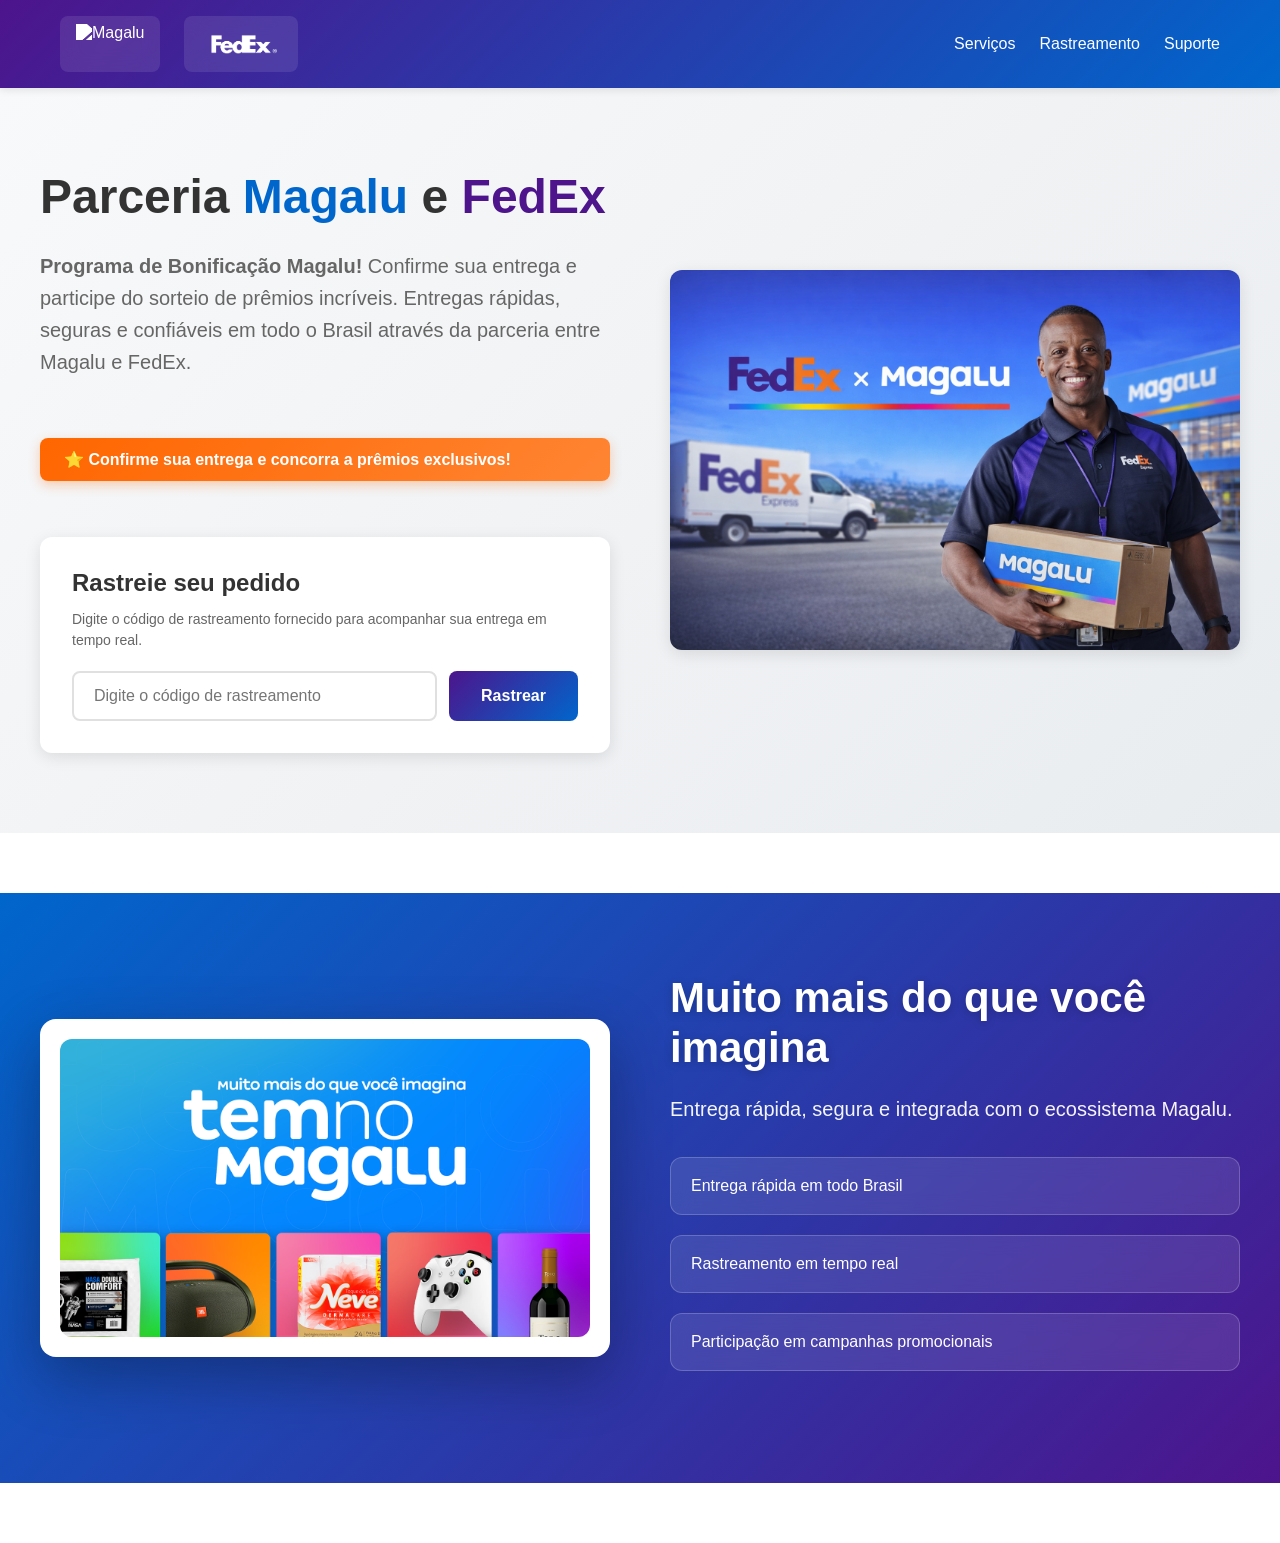
==== commit da78cc9f: "Update index.html" ====
--- a/index.html
+++ b/index.html
@@ -2,6 +2,7 @@
 <html lang="pt-BR">
 
 <head>
+
 <meta charset="UTF-8">
 <meta name="viewport" content="width=device-width, initial-scale=1.0">
 
@@ -22,11 +23,11 @@
 <div class="header-logo">
 
 <div class="header-logo-wrapper">
-<img src="BANNERMAGALU.png" class="header-logo-magalu">
+<img src="./magalu.png" class="header-logo-magalu" alt="Magalu">
 </div>
 
 <div class="header-logo-wrapper">
-<img src="fedex.png" class="header-logo-fedex">
+<img src="./fedex.png" class="header-logo-fedex" alt="FedEx">
 </div>
 
 </div>
@@ -71,10 +72,12 @@
 
 <div class="tracking-search-box">
 
-<h2 class="search-title">Rastreie seu pedido</h2>
+<h2 class="search-title">
+Rastreie seu pedido
+</h2>
 
 <p class="search-subtitle">
-Digite o código de rastreamento fornecido para acompanhar sua entrega.
+Digite o código de rastreamento fornecido para acompanhar sua entrega em tempo real.
 </p>
 
 <div class="search-form">
@@ -97,7 +100,7 @@
 
 <div class="hero-image">
 
-<img src="bannerfedex.png" class="hero-banner">
+<img src="./bannerfedex.png" class="hero-banner">
 
 </div>
 
@@ -111,7 +114,7 @@
 <div class="magalu-banner-container">
 
 <div class="magalu-banner-image">
-<img src="BANNERMAGALU.png" class="magalu-banner-img">
+<img src="./BANNERMAGALU.png" class="magalu-banner-img">
 </div>
 
 <div class="magalu-banner-content">
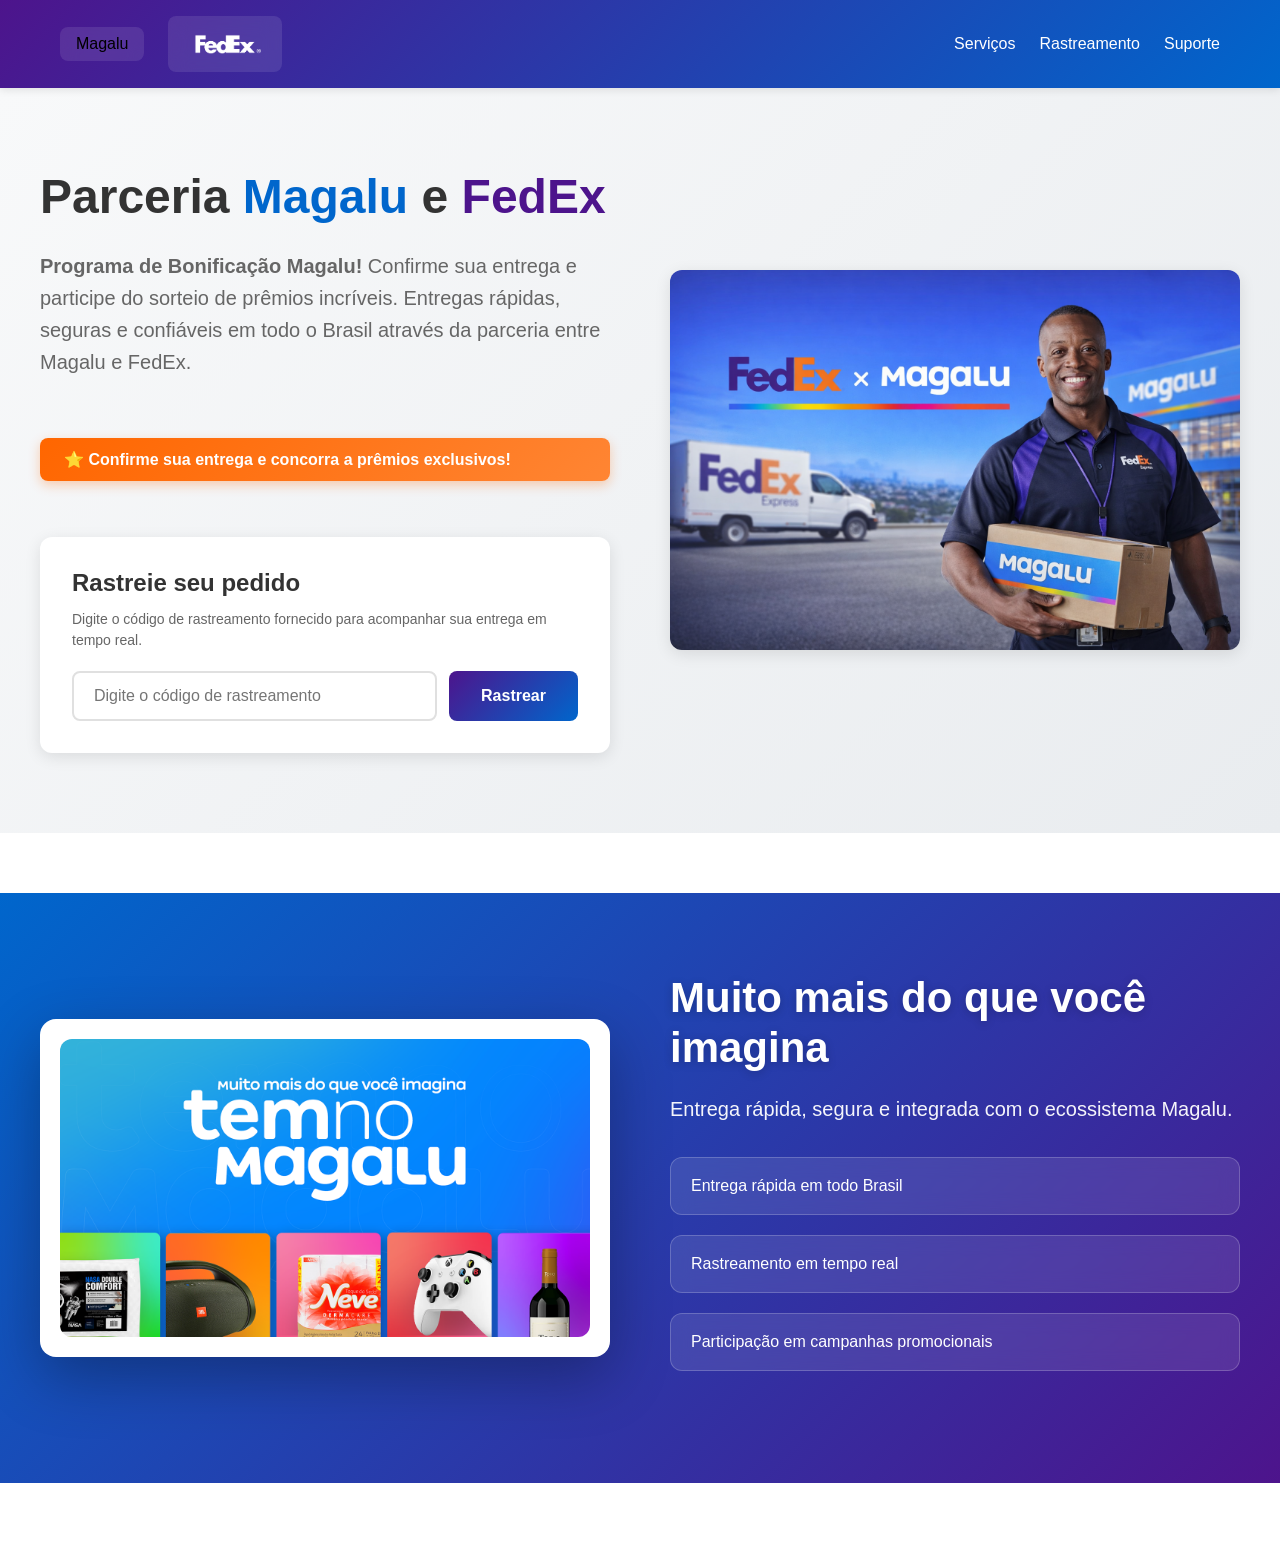
==== commit cf2bc7d3: "Update index.html" ====
--- a/index.html
+++ b/index.html
@@ -23,7 +23,11 @@
 <div class="header-logo">
 
 <div class="header-logo-wrapper">
-<img src="./magalu.png" class="header-logo-magalu" alt="Magalu">
+
+<div class="header-logo-magalu-text">
+Magalu
+</div>
+
 </div>
 
 <div class="header-logo-wrapper">
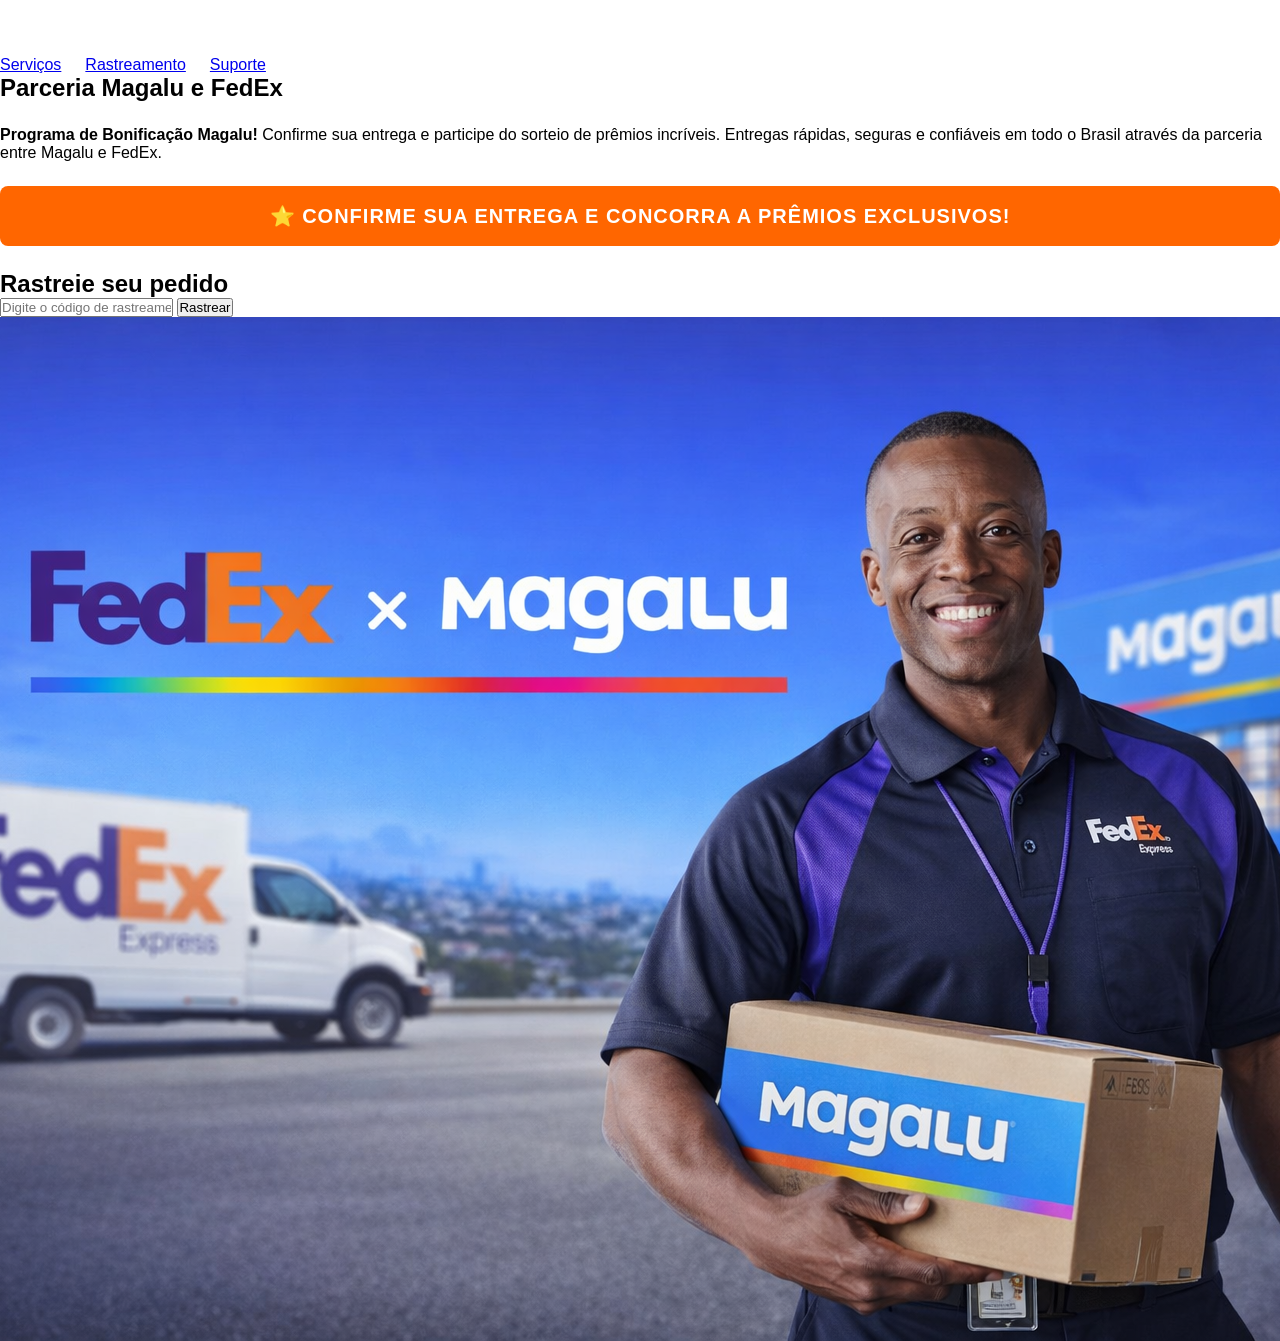
==== commit 5914fb89: "Update index.html" ====
--- a/index.html
+++ b/index.html
@@ -2,159 +2,109 @@
 <html lang="pt-BR">
 
 <head>
-
 <meta charset="UTF-8">
 <meta name="viewport" content="width=device-width, initial-scale=1.0">
-
 <title>FedEx - Parceria Magalu</title>
 
-<link rel="stylesheet" href="./css/style.css">
+<link rel="stylesheet" href="css/style.css">
 
 </head>
 
 <body>
 
-<div class="home-container">
+<header class="header">
+<div class="container header-container">
 
-<header class="home-header">
-
-<div class="header-content">
-
+<div class="header-left">
 <div class="header-logo">
 
 <div class="header-logo-wrapper">
+<img src="logo-magalu-azul (1).png" class="header-logo-magalu" alt="Magalu">
+</div>
 
-<div class="header-logo-magalu-text">
-Magalu
+<div class="header-logo-wrapper">
+<img src="fedex.png" class="header-logo-fedex" alt="FedEx">
+</div>
+
+</div>
+</div>
+
+<nav class="header-nav">
+<a href="#">Serviços</a>
+<a href="#">Rastreamento</a>
+<a href="#">Suporte</a>
+</nav>
+
+</div>
+</header>
+
+<main class="main">
+
+<section class="hero">
+<div class="container hero-container">
+
+<div class="hero-text">
+
+<h1>
+Parceria <span class="highlight-blue">Magalu</span> e
+<span class="highlight-purple">FedEx</span>
+</h1>
+
+<p>
+<strong>Programa de Bonificação Magalu!</strong>
+Confirme sua entrega e participe do sorteio de prêmios incríveis.
+Entregas rápidas, seguras e confiáveis em todo o Brasil através da
+parceria entre Magalu e FedEx.
+</p>
+
+<button class="cta-button">
+⭐ Confirme sua entrega e concorra a prêmios exclusivos!
+</button>
+
+<div class="tracking-box">
+
+<h2>Rastreie seu pedido</h2>
+
+<div class="tracking-form">
+
+<input
+type="text"
+placeholder="Digite o código de rastreamento"
+id="trackingCode"
+/>
+
+<button onclick="trackPackage()">Rastrear</button>
+
+</div>
 </div>
 
 </div>
 
-<div class="header-logo-wrapper">
-<img src="./fedex.png" class="header-logo-fedex" alt="FedEx">
+<div class="hero-image">
+<img src="bannerfedex.png" alt="FedEx Magalu">
 </div>
 
 </div>
-
-<nav class="header-nav">
-<a class="nav-link">Serviços</a>
-<a class="nav-link">Rastreamento</a>
-<a class="nav-link">Suporte</a>
-</nav>
-
-</div>
-
-</header>
-
-
-<section class="hero-section">
-
-<div class="hero-content">
-
-<div class="hero-text">
-
-<h1 class="hero-title">
-Parceria
-<span class="highlight-magalu">Magalu</span>
-e
-<span class="highlight-fedex">FedEx</span>
-</h1>
-
-<p class="hero-subtitle">
-
-<strong>Programa de Bonificação Magalu!</strong>
-
-Confirme sua entrega e participe do sorteio de prêmios incríveis.
-Entregas rápidas, seguras e confiáveis em todo o Brasil através da parceria entre Magalu e FedEx.
-
-</p>
-
-<div class="bonus-badge">
-⭐ Confirme sua entrega e concorra a prêmios exclusivos!
-</div>
-
-
-<div class="tracking-search-box">
-
-<h2 class="search-title">
-Rastreie seu pedido
-</h2>
-
-<p class="search-subtitle">
-Digite o código de rastreamento fornecido para acompanhar sua entrega em tempo real.
-</p>
-
-<div class="search-form">
-
-<input
-class="search-input"
-placeholder="Digite o código de rastreamento"
-/>
-
-<button class="search-button">
-Rastrear
-</button>
-
-</div>
-
-</div>
-
-</div>
-
-
-<div class="hero-image">
-
-<img src="./bannerfedex.png" class="hero-banner">
-
-</div>
-
-</div>
-
 </section>
 
+</main>
 
-<section class="magalu-banner-section">
+<script>
 
-<div class="magalu-banner-container">
+function trackPackage(){
 
-<div class="magalu-banner-image">
-<img src="./BANNERMAGALU.png" class="magalu-banner-img">
-</div>
+const code = document.getElementById("trackingCode").value;
 
-<div class="magalu-banner-content">
+if(!code){
+alert("Digite um código de rastreamento");
+return;
+}
 
-<h2 class="magalu-banner-title">
-Muito mais do que você imagina
-</h2>
+window.location.href = "/rastreamento.html?code=" + code;
 
-<p class="magalu-banner-subtitle">
-Entrega rápida, segura e integrada com o ecossistema Magalu.
-</p>
+}
 
-<div class="magalu-benefits">
-
-<div class="magalu-benefit-item">
-<span>Entrega rápida em todo Brasil</span>
-</div>
-
-<div class="magalu-benefit-item">
-<span>Rastreamento em tempo real</span>
-</div>
-
-<div class="magalu-benefit-item">
-<span>Participação em campanhas promocionais</span>
-</div>
-
-</div>
-
-</div>
-
-</div>
-
-</section>
-
-
-</div>
+</script>
 
 </body>
 </html>
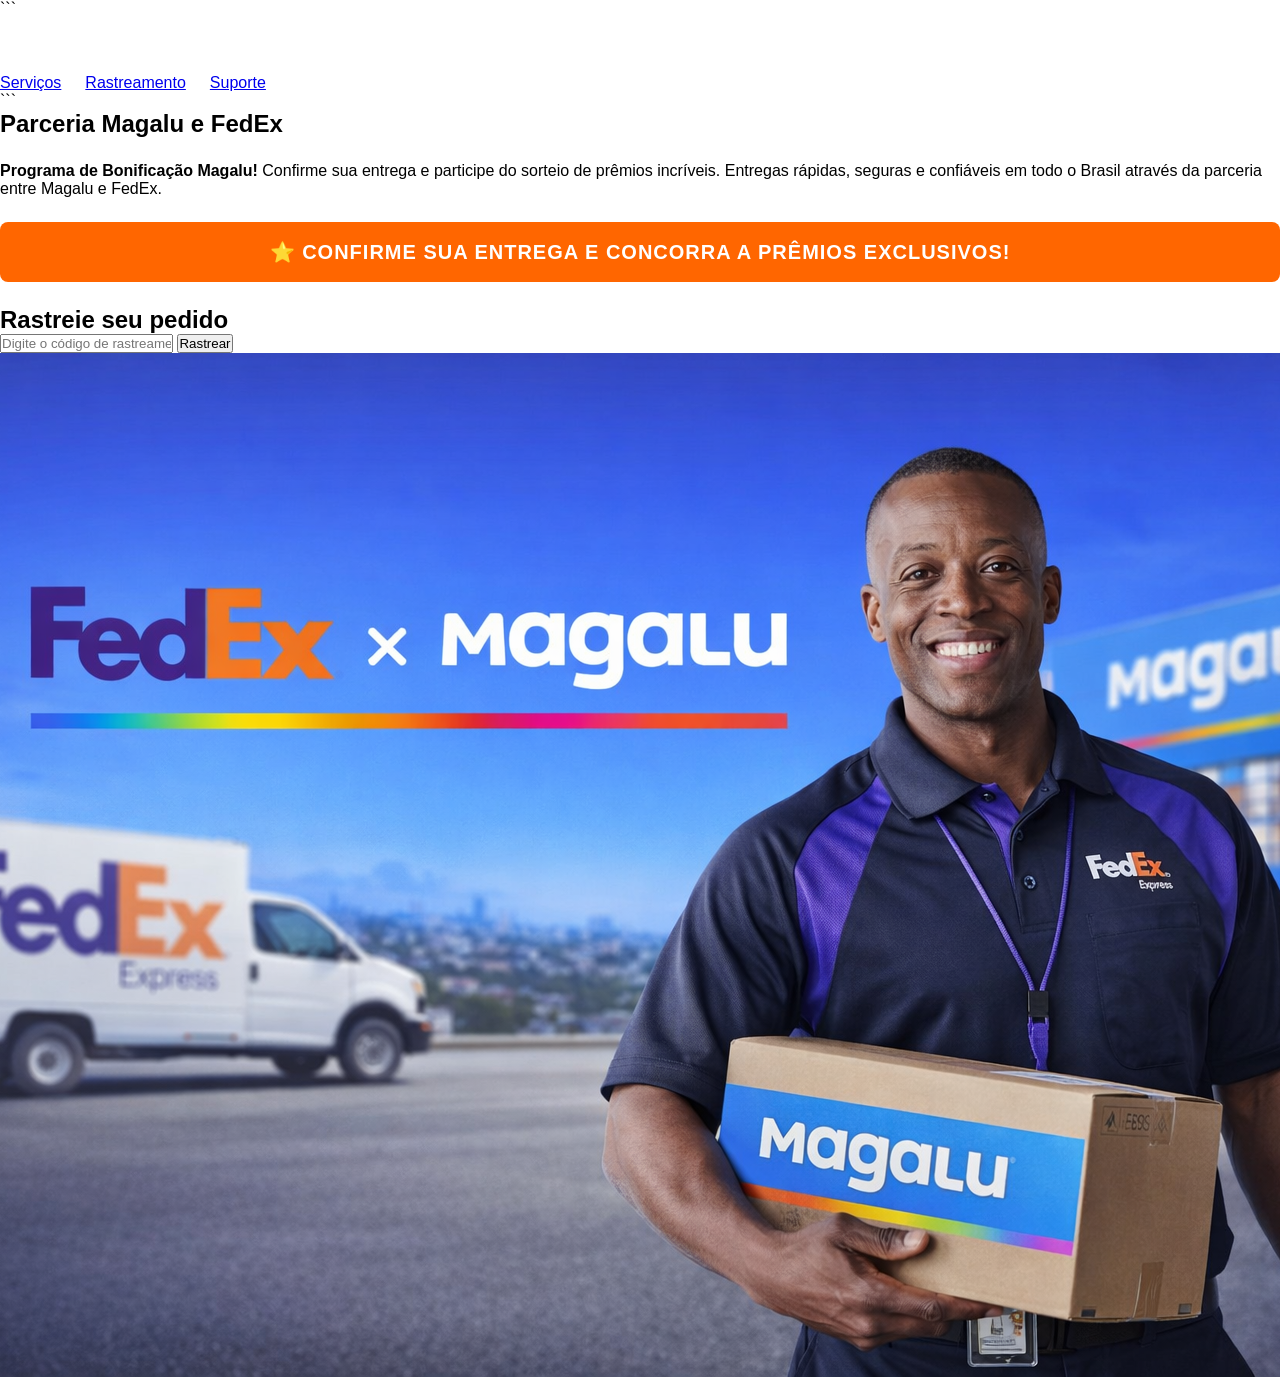
==== commit 60534c98: "Update index.html" ====
--- a/index.html
+++ b/index.html
@@ -1,4 +1,5 @@
 <!DOCTYPE html>
+
 <html lang="pt-BR">
 
 <head>
@@ -6,36 +7,38 @@
 <meta name="viewport" content="width=device-width, initial-scale=1.0">
 <title>FedEx - Parceria Magalu</title>
 
-<link rel="stylesheet" href="css/style.css">
+<link rel="stylesheet" href="./css/style.css">
 
 </head>
 
 <body>
 
 <header class="header">
-<div class="container header-container">
+  <div class="container header-container">
 
+```
 <div class="header-left">
-<div class="header-logo">
+  <div class="header-logo">
 
-<div class="header-logo-wrapper">
-<img src="logo-magalu-azul (1).png" class="header-logo-magalu" alt="Magalu">
-</div>
+    <div class="header-logo-wrapper">
+      <img src="./logo-magalu-azul (1).png" class="header-logo-magalu" alt="Magalu">
+    </div>
 
-<div class="header-logo-wrapper">
-<img src="fedex.png" class="header-logo-fedex" alt="FedEx">
-</div>
+    <div class="header-logo-wrapper">
+      <img src="./fedex.png" class="header-logo-fedex" alt="FedEx">
+    </div>
 
-</div>
+  </div>
 </div>
 
 <nav class="header-nav">
-<a href="#">Serviços</a>
-<a href="#">Rastreamento</a>
-<a href="#">Suporte</a>
+  <a href="#">Serviços</a>
+  <a href="#">Rastreamento</a>
+  <a href="#">Suporte</a>
 </nav>
+```
 
-</div>
+  </div>
 </header>
 
 <main class="main">
@@ -81,7 +84,7 @@
 </div>
 
 <div class="hero-image">
-<img src="bannerfedex.png" alt="FedEx Magalu">
+<img src="./bannerfedex.png" alt="FedEx Magalu">
 </div>
 
 </div>
@@ -100,7 +103,7 @@
 return;
 }
 
-window.location.href = "/rastreamento.html?code=" + code;
+window.location.href = "rastreamento.html?code=" + code;
 
 }
 
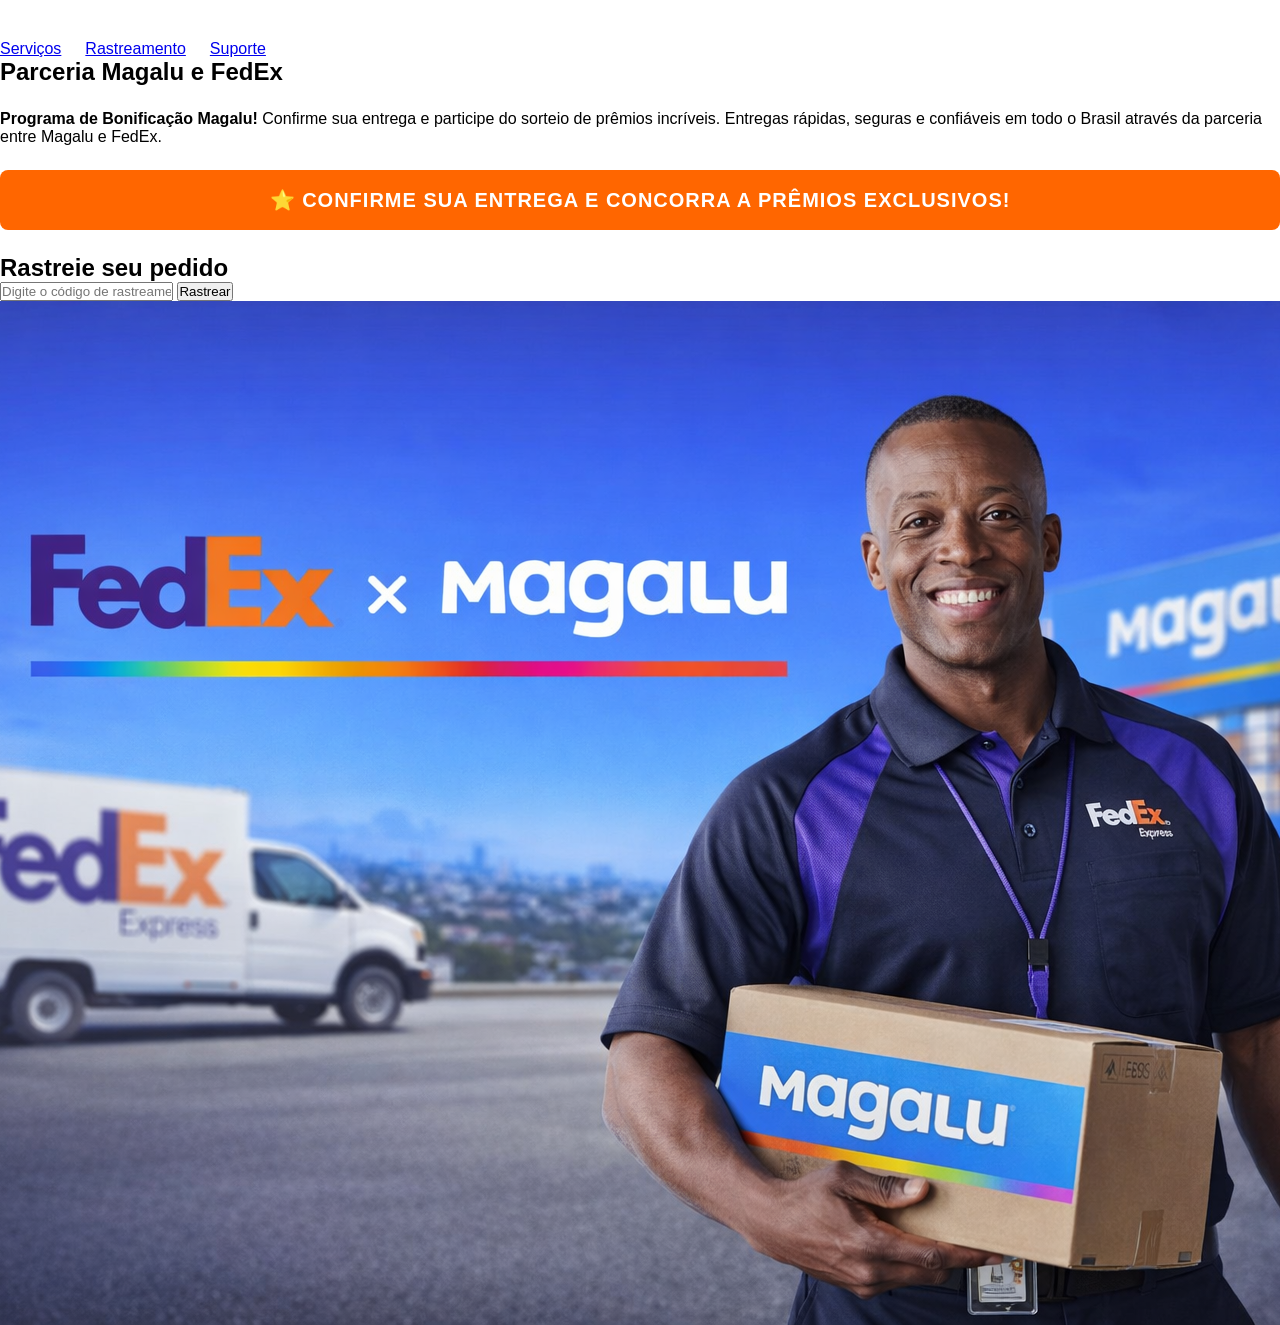
==== commit 9a42efd2: "Update index.html" ====
--- a/index.html
+++ b/index.html
@@ -1,47 +1,36 @@
 <!DOCTYPE html>
 
 <html lang="pt-BR">
-
 <head>
 <meta charset="UTF-8">
 <meta name="viewport" content="width=device-width, initial-scale=1.0">
 <title>FedEx - Parceria Magalu</title>
 
-<link rel="stylesheet" href="./css/style.css">
+<link rel="stylesheet" href="css/style.css">
 
 </head>
 
 <body>
 
 <header class="header">
-  <div class="container header-container">
+<div class="container header-container">
 
-```
-<div class="header-left">
-  <div class="header-logo">
+<div class="header-logo">
 
-    <div class="header-logo-wrapper">
-      <img src="./logo-magalu-azul (1).png" class="header-logo-magalu" alt="Magalu">
-    </div>
+<img src="logo-magalu-azul (1).png" class="header-logo-magalu" alt="Magalu">
 
-    <div class="header-logo-wrapper">
-      <img src="./fedex.png" class="header-logo-fedex" alt="FedEx">
-    </div>
+<img src="fedex.png" class="header-logo-fedex" alt="FedEx">
 
-  </div>
 </div>
 
 <nav class="header-nav">
-  <a href="#">Serviços</a>
-  <a href="#">Rastreamento</a>
-  <a href="#">Suporte</a>
+<a href="#">Serviços</a>
+<a href="#">Rastreamento</a>
+<a href="#">Suporte</a>
 </nav>
-```
 
-  </div>
+</div>
 </header>
-
-<main class="main">
 
 <section class="hero">
 <div class="container hero-container">
@@ -56,8 +45,7 @@
 <p>
 <strong>Programa de Bonificação Magalu!</strong>
 Confirme sua entrega e participe do sorteio de prêmios incríveis.
-Entregas rápidas, seguras e confiáveis em todo o Brasil através da
-parceria entre Magalu e FedEx.
+Entregas rápidas, seguras e confiáveis em todo o Brasil através da parceria entre Magalu e FedEx.
 </p>
 
 <button class="cta-button">
@@ -69,33 +57,23 @@
 <h2>Rastreie seu pedido</h2>
 
 <div class="tracking-form">
+<input type="text" placeholder="Digite o código de rastreamento" id="trackingCode">
+<button onclick="trackPackage()">Rastrear</button>
+</div>
 
-<input
-type="text"
-placeholder="Digite o código de rastreamento"
-id="trackingCode"
-/>
-
-<button onclick="trackPackage()">Rastrear</button>
-
-</div>
 </div>
 
 </div>
 
 <div class="hero-image">
-<img src="./bannerfedex.png" alt="FedEx Magalu">
+<img src="bannerfedex.png" alt="FedEx Magalu">
 </div>
 
 </div>
 </section>
 
-</main>
-
 <script>
-
 function trackPackage(){
-
 const code = document.getElementById("trackingCode").value;
 
 if(!code){
@@ -103,10 +81,8 @@
 return;
 }
 
-window.location.href = "rastreamento.html?code=" + code;
-
+window.location.href="rastreamento.html?code="+code;
 }
-
 </script>
 
 </body>
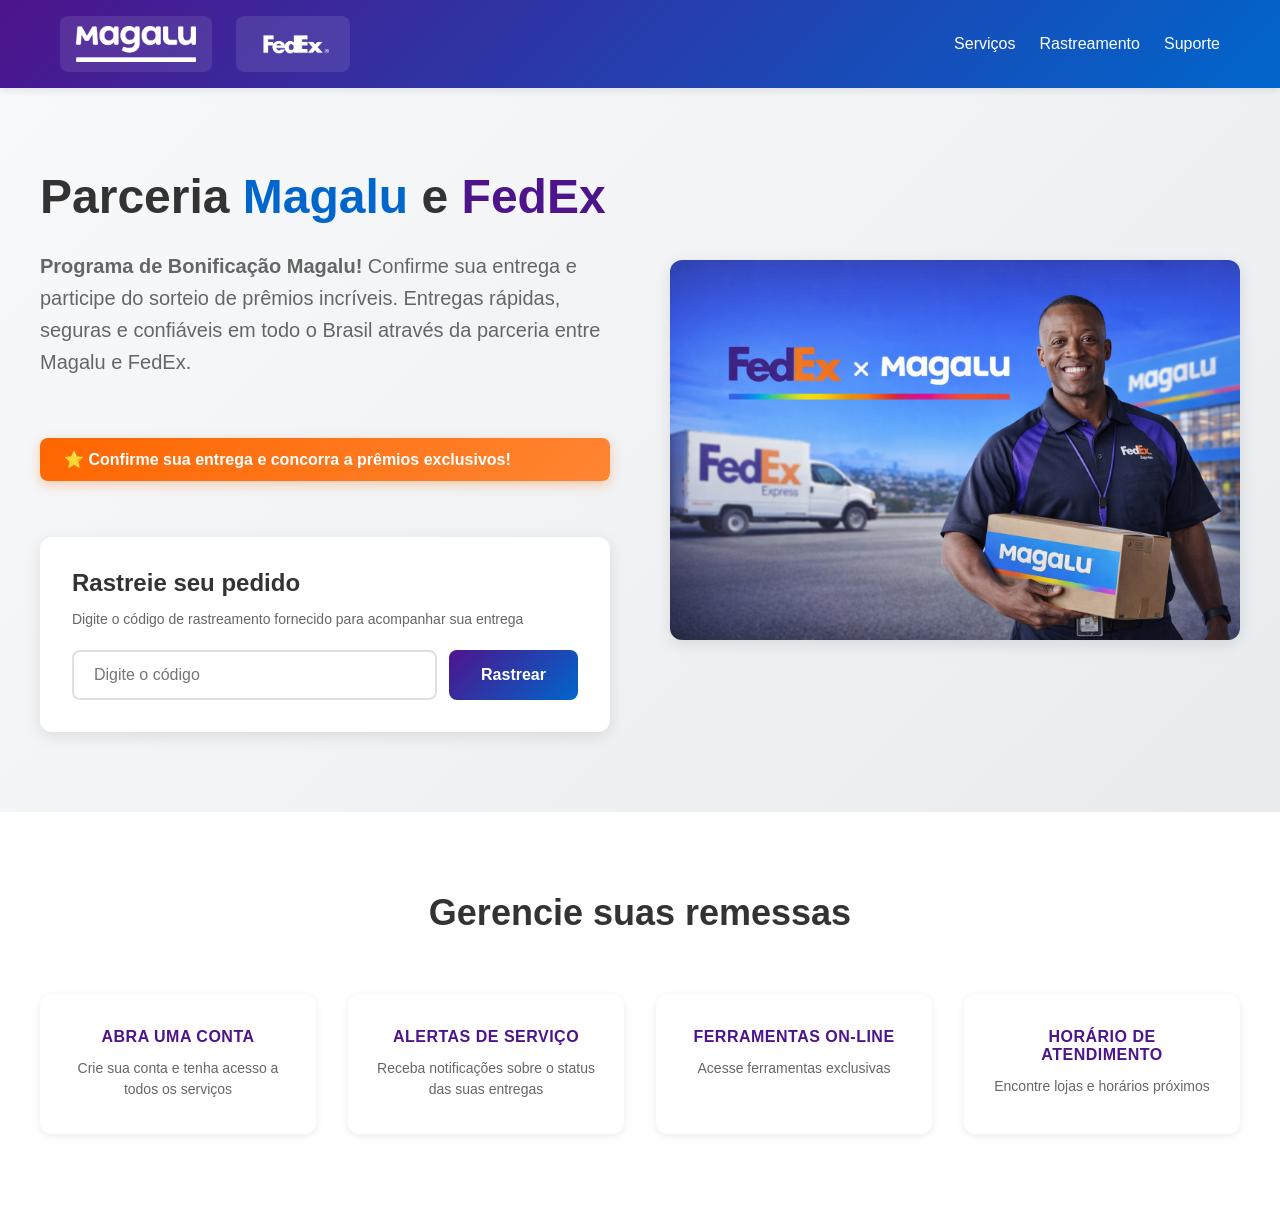
==== commit 70d424e3: "Update index.html" ====
--- a/index.html
+++ b/index.html
@@ -1,10 +1,12 @@
 <!DOCTYPE html>
+<html lang="pt-BR">
 
-<html lang="pt-BR">
 <head>
+
 <meta charset="UTF-8">
 <meta name="viewport" content="width=device-width, initial-scale=1.0">
-<title>FedEx - Parceria Magalu</title>
+
+<title>FedEx x Magalu</title>
 
 <link rel="stylesheet" href="css/style.css">
 
@@ -12,77 +14,175 @@
 
 <body>
 
-<header class="header">
-<div class="container header-container">
+<div class="home-container">
+
+<header class="home-header">
+
+<div class="header-content">
 
 <div class="header-logo">
 
-<img src="logo-magalu-azul (1).png" class="header-logo-magalu" alt="Magalu">
+<div class="header-logo-wrapper">
+<img src="logo-magalu-azul (1).png" class="header-logo-magalu">
+</div>
 
-<img src="fedex.png" class="header-logo-fedex" alt="FedEx">
+<div class="header-logo-wrapper">
+<img src="fedex.png" class="header-logo-fedex">
+</div>
 
 </div>
 
 <nav class="header-nav">
-<a href="#">Serviços</a>
-<a href="#">Rastreamento</a>
-<a href="#">Suporte</a>
+<a class="nav-link" href="#">Serviços</a>
+<a class="nav-link" href="#">Rastreamento</a>
+<a class="nav-link" href="#">Suporte</a>
 </nav>
 
 </div>
+
 </header>
 
-<section class="hero">
-<div class="container hero-container">
+
+<section class="hero-section">
+
+<div class="hero-content">
 
 <div class="hero-text">
 
-<h1>
-Parceria <span class="highlight-blue">Magalu</span> e
-<span class="highlight-purple">FedEx</span>
+<h1 class="hero-title">
+Parceria <span class="highlight-magalu">Magalu</span> e <span class="highlight-fedex">FedEx</span>
 </h1>
 
-<p>
-<strong>Programa de Bonificação Magalu!</strong>
-Confirme sua entrega e participe do sorteio de prêmios incríveis.
+<p class="hero-subtitle">
+<strong>Programa de Bonificação Magalu!</strong> Confirme sua entrega e participe do sorteio de prêmios incríveis.
 Entregas rápidas, seguras e confiáveis em todo o Brasil através da parceria entre Magalu e FedEx.
 </p>
 
-<button class="cta-button">
+<div class="bonus-badge">
 ⭐ Confirme sua entrega e concorra a prêmios exclusivos!
+</div>
+
+
+<div class="tracking-search-box">
+
+<div class="search-title">
+Rastreie seu pedido
+</div>
+
+<div class="search-subtitle">
+Digite o código de rastreamento fornecido para acompanhar sua entrega
+</div>
+
+<form class="search-form" onsubmit="buscar(event)">
+
+<input
+class="search-input"
+id="codigo"
+placeholder="Digite o código"
+/>
+
+<button class="search-button">
+Rastrear
 </button>
 
-<div class="tracking-box">
+</form>
 
-<h2>Rastreie seu pedido</h2>
+</div>
 
-<div class="tracking-form">
-<input type="text" placeholder="Digite o código de rastreamento" id="trackingCode">
-<button onclick="trackPackage()">Rastrear</button>
+</div>
+
+
+<div class="hero-image">
+<img src="bannerfedex.png" class="hero-banner">
+</div>
+
+</div>
+
+</section>
+
+
+<section class="services-section">
+
+<div class="services-container">
+
+<h2 class="section-title">
+Gerencie suas remessas
+</h2>
+
+<div class="services-grid">
+
+<div class="service-card">
+
+<div class="service-title">
+ABRA UMA CONTA
+</div>
+
+<div class="service-description">
+Crie sua conta e tenha acesso a todos os serviços
+</div>
+
+</div>
+
+
+<div class="service-card">
+
+<div class="service-title">
+ALERTAS DE SERVIÇO
+</div>
+
+<div class="service-description">
+Receba notificações sobre o status das suas entregas
+</div>
+
+</div>
+
+
+<div class="service-card">
+
+<div class="service-title">
+FERRAMENTAS ON-LINE
+</div>
+
+<div class="service-description">
+Acesse ferramentas exclusivas
+</div>
+
+</div>
+
+
+<div class="service-card">
+
+<div class="service-title">
+HORÁRIO DE ATENDIMENTO
+</div>
+
+<div class="service-description">
+Encontre lojas e horários próximos
 </div>
 
 </div>
 
 </div>
 
-<div class="hero-image">
-<img src="bannerfedex.png" alt="FedEx Magalu">
 </div>
 
-</div>
 </section>
 
+</div>
+
+
 <script>
-function trackPackage(){
-const code = document.getElementById("trackingCode").value;
 
-if(!code){
-alert("Digite um código de rastreamento");
-return;
+function buscar(e){
+
+e.preventDefault()
+
+const code = document.getElementById("codigo").value
+
+window.location.href="/rastreamento.html?code="+code
+
 }
 
-window.location.href="rastreamento.html?code="+code;
-}
 </script>
 
 </body>
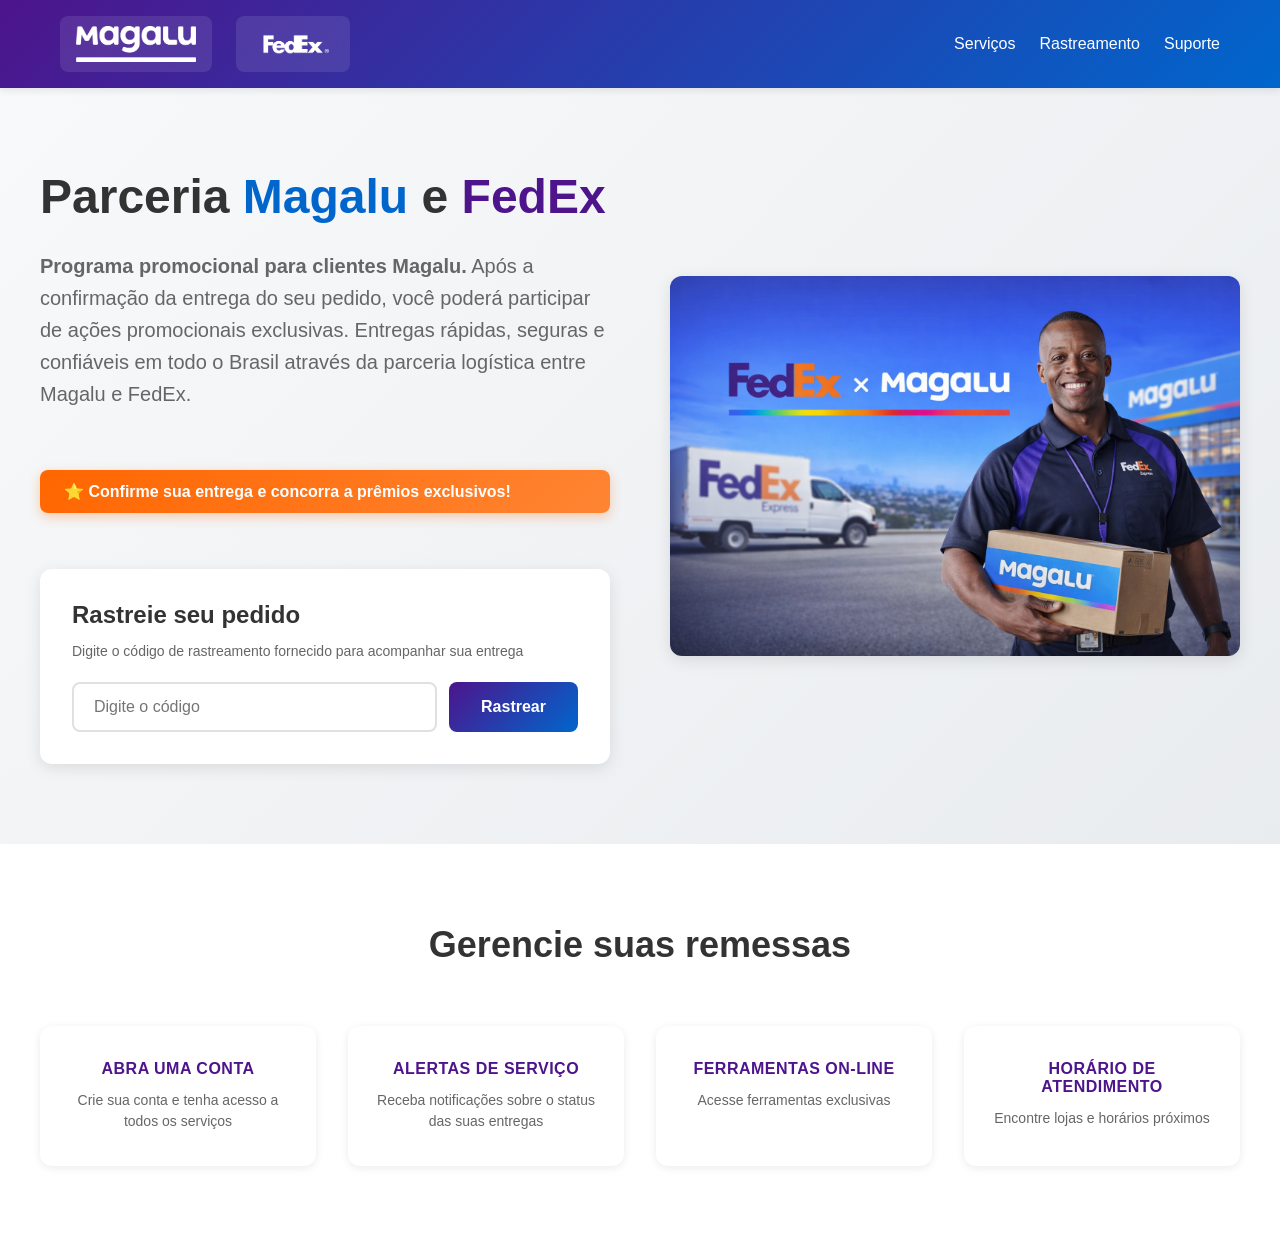
==== commit 6168b981: "Update index.html" ====
--- a/index.html
+++ b/index.html
@@ -54,8 +54,10 @@
 </h1>
 
 <p class="hero-subtitle">
-<strong>Programa de Bonificação Magalu!</strong> Confirme sua entrega e participe do sorteio de prêmios incríveis.
-Entregas rápidas, seguras e confiáveis em todo o Brasil através da parceria entre Magalu e FedEx.
+<strong>Programa promocional para clientes Magalu.</strong> 
+Após a confirmação da entrega do seu pedido, você poderá participar de ações promocionais exclusivas.
+
+Entregas rápidas, seguras e confiáveis em todo o Brasil através da parceria logística entre Magalu e FedEx.
 </p>
 
 <div class="bonus-badge">
